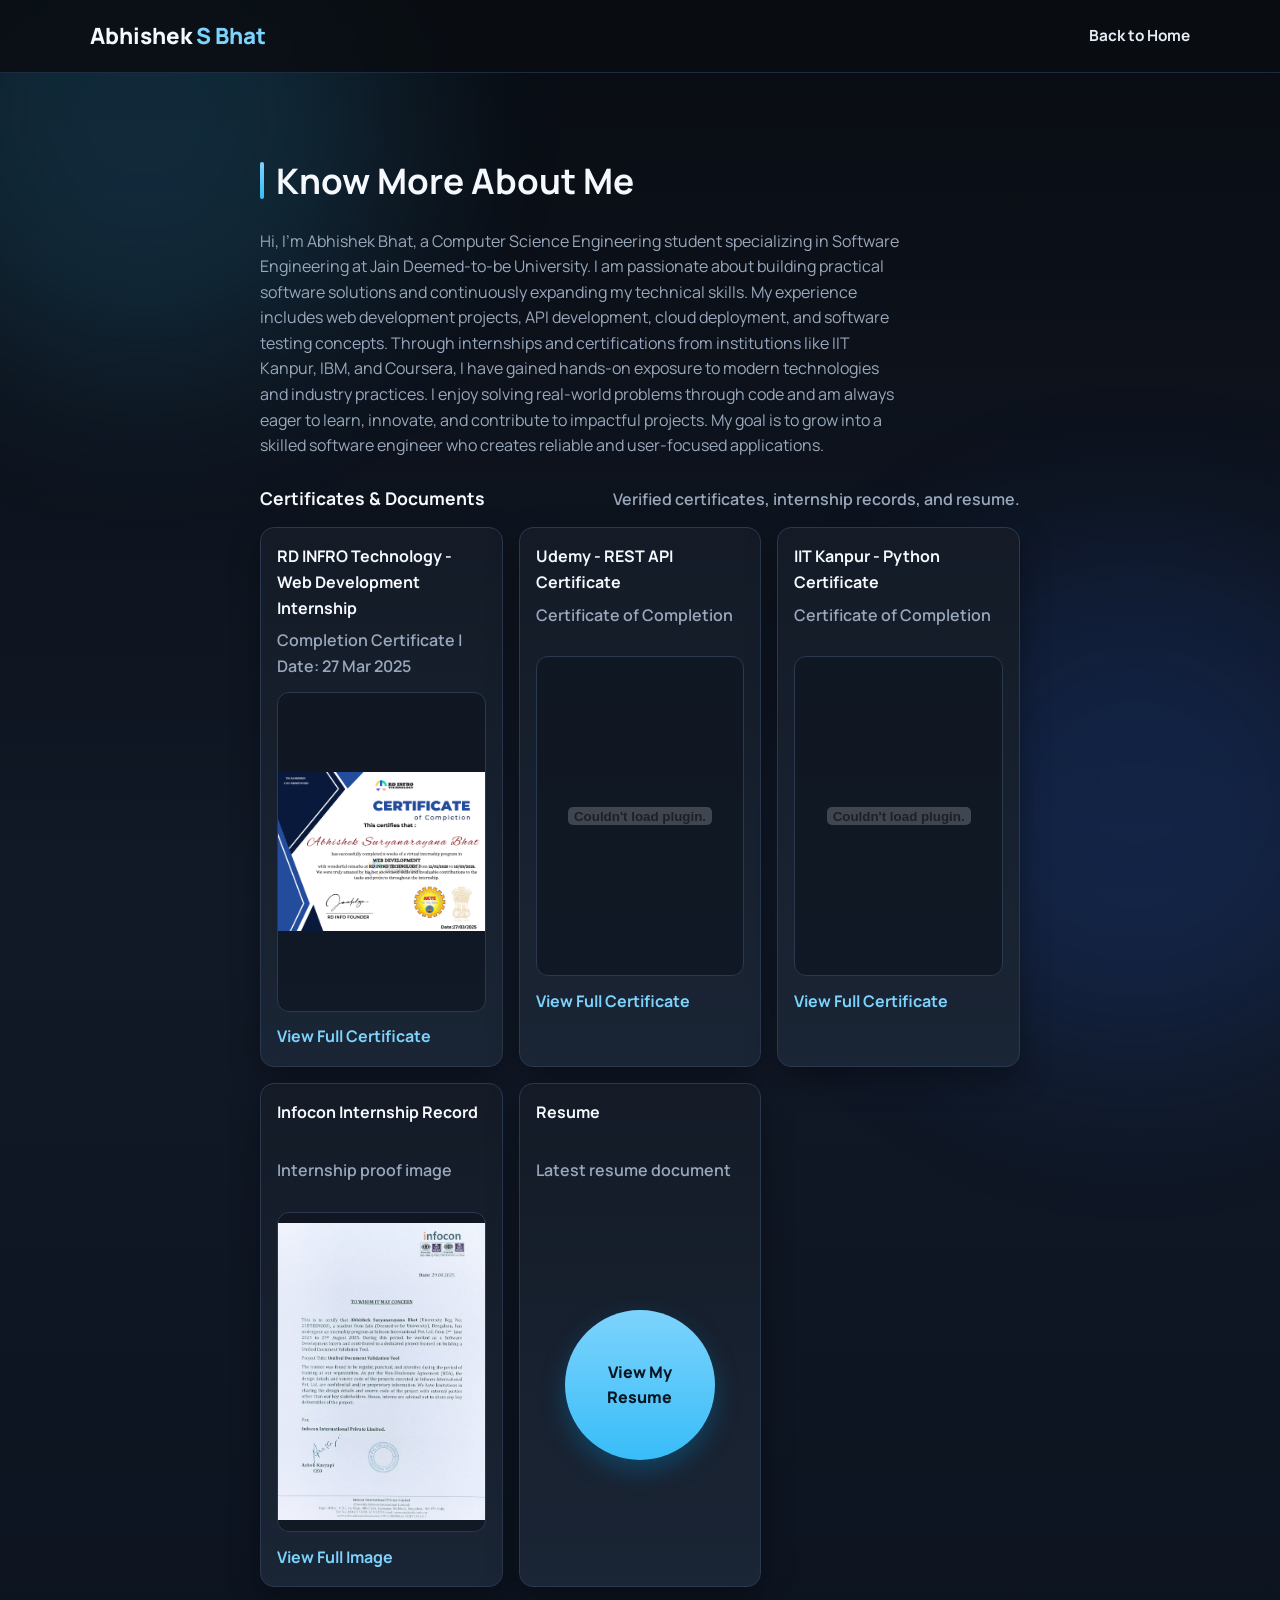
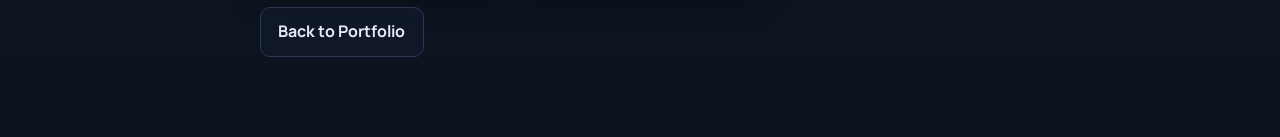
==== about.html @ cf03acec "Build and polish portfolio site with projects and about pages" ====
<!DOCTYPE html>
<html lang="en">
<head>
    <meta charset="UTF-8">
    <meta name="viewport" content="width=device-width, initial-scale=1.0">
    <meta name="description" content="Know more about Abhishek S Bhat.">
    <title>Know More About Me | Abhishek S Bhat</title>
    <link rel="preconnect" href="https://fonts.googleapis.com">
    <link rel="preconnect" href="https://fonts.gstatic.com" crossorigin>
    <link href="https://fonts.googleapis.com/css2?family=Manrope:wght@400;500;600;700;800&display=swap" rel="stylesheet">
    <link rel="stylesheet" href="style.css">
</head>
<body>
    <header class="site-header">
        <nav class="navbar container" aria-label="Primary">
            <a class="logo" href="index.html">Abhishek <span>S Bhat</span></a>
            <ul class="nav-links">
                <li><a href="index.html">Back to Home</a></li>
            </ul>
        </nav>
    </header>

    <main>
        <section class="section">
            <div class="container narrow">
                <h2>Know More About Me</h2>
                <p class="hero-description">
                    Hi, I'm Abhishek Bhat, a Computer Science Engineering student specializing in Software Engineering at Jain Deemed-to-be University.
                    I am passionate about building practical software solutions and continuously expanding my technical skills.
                    My experience includes web development projects, API development, cloud deployment, and software testing concepts.
                    Through internships and certifications from institutions like IIT Kanpur, IBM, and Coursera, I have gained hands-on exposure to modern technologies and industry practices.
                    I enjoy solving real-world problems through code and am always eager to learn, innovate, and contribute to impactful projects.
                    My goal is to grow into a skilled software engineer who creates reliable and user-focused applications.
                </p>

                <div class="cert-header-row">
                    <h3>Certificates & Documents</h3>
                    <p class="meta">Verified certificates, internship records, and resume.</p>
                </div>

                <div class="cert-grid">
                    <article class="cert-card">
                        <h4>RD INFRO Technology - Web Development Internship</h4>
                        <p class="meta">Completion Certificate | Date: 27 Mar 2025</p>
                        <img src="assets/images/Completion%20Certificate%20RD%20Infro%20Technology%20(Web%20Development).png" alt="RD INFRO Technology internship completion certificate" class="cert-preview">
                        <a href="assets/images/Completion%20Certificate%20RD%20Infro%20Technology%20(Web%20Development).png" class="text-link" target="_blank" rel="noopener">View Full Certificate</a>
                    </article>
                    <article class="cert-card">
                        <h4>Udemy - REST API Certificate</h4>
                        <p class="meta">Certificate of Completion</p>
                        <embed src="assets/images/REST%20API%20CETIFICATE%20UDEMY.pdf#toolbar=0&navpanes=0&scrollbar=0&view=FitH" type="application/pdf" class="cert-preview" title="Udemy REST API certificate preview">
                        <a href="assets/images/REST%20API%20CETIFICATE%20UDEMY.pdf" class="text-link" target="_blank" rel="noopener">View Full Certificate</a>
                    </article>
                    <article class="cert-card">
                        <h4>IIT Kanpur - Python Certificate</h4>
                        <p class="meta">Certificate of Completion</p>
                        <embed src="assets/images/Python%20Certificate%20from%20IIT%20kanpur.pdf#toolbar=0&navpanes=0&scrollbar=0&view=FitH" type="application/pdf" class="cert-preview" title="IIT Kanpur Python certificate preview">
                        <a href="assets/images/Python%20Certificate%20from%20IIT%20kanpur.pdf" class="text-link" target="_blank" rel="noopener">View Full Certificate</a>
                    </article>
                    <article class="cert-card">
                        <h4>Infocon Internship Record</h4>
                        <p class="meta">Internship proof image</p>
                        <img src="assets/images/Infocon_Internship_Pic.jpg" alt="Infocon internship record" class="cert-preview">
                        <a href="assets/images/Infocon_Internship_Pic.jpg" class="text-link" target="_blank" rel="noopener">View Full Image</a>
                    </article>
                    <article class="cert-card">
                        <h4>Resume</h4>
                        <p class="meta">Latest resume document</p>
                        <a href="assets/Resume%20(6).pdf" class="resume-pill" target="_blank" rel="noopener">View My Resume</a>
                    </article>
                </div>

                <div class="buttons" style="margin-top:1.2rem;">
                    <a href="index.html" class="btn btn-outline">Back to Portfolio</a>
                </div>
            </div>
        </section>
    </main>
</body>
</html>
---- style.css ----
:root {
    --bg: #0a0d12;
    --bg-soft: #131923;
    --surface: #141b27;
    --surface-2: #1a2535;
    --text: #e6edf6;
    --muted: #99a8bc;
    --accent: #7dd3fc;
    --accent-strong: #38bdf8;
    --heading: #f5f8fc;
    --border: #2a3950;
    --shadow: 0 12px 30px rgba(0, 0, 0, 0.34);
    --radius: 14px;
}

* {
    margin: 0;
    padding: 0;
    box-sizing: border-box;
}

html {
    scroll-behavior: smooth;
}

body {
    font-family: "Manrope", sans-serif;
    color: var(--text);
    background: linear-gradient(180deg, #090c12 0%, #111927 52%, #0c131f 100%);
    line-height: 1.6;
    overflow-x: hidden;
}

body::before,
body::after {
    content: "";
    position: fixed;
    width: 32rem;
    height: 32rem;
    border-radius: 50%;
    filter: blur(95px);
    opacity: 0.16;
    z-index: -1;
    animation: floatGlow 9s ease-in-out infinite;
}

body::before {
    top: -9rem;
    left: -7rem;
    background: #38bdf8;
}

body::after {
    bottom: -10rem;
    right: -7rem;
    background: #2563eb;
    animation-delay: -4s;
}

@keyframes floatGlow {
    0%,
    100% {
        transform: translateY(0) translateX(0) scale(1);
    }
    50% {
        transform: translateY(-16px) translateX(8px) scale(1.04);
    }
}

img {
    max-width: 100%;
    display: block;
}

.container {
    width: min(1100px, 92%);
    margin: 0 auto;
}

.narrow {
    width: min(760px, 92%);
}

.section {
    padding: 5rem 0;
    border-top: 1px solid rgba(39, 57, 87, 0.35);
}

.section:first-of-type {
    border-top: 0;
}

.site-header {
    position: sticky;
    top: 0;
    z-index: 20;
    backdrop-filter: blur(10px);
    background-color: rgba(10, 13, 18, 0.86);
    border-bottom: 1px solid rgba(39, 57, 87, 0.7);
}

.navbar {
    min-height: 72px;
    display: flex;
    align-items: center;
    justify-content: space-between;
}

.logo {
    text-decoration: none;
    font-size: 1.4rem;
    font-weight: 800;
    color: var(--heading);
}

.logo span {
    color: var(--accent);
}

.nav-links {
    display: flex;
    list-style: none;
    gap: 1.2rem;
}

.nav-links a {
    text-decoration: none;
    color: var(--text);
    font-weight: 700;
    font-size: 0.96rem;
    transition: color 0.2s ease;
}

.nav-links a:hover,
.nav-links a.active {
    color: var(--accent);
}

.menu-toggle {
    display: none;
    border: 0;
    background: transparent;
    cursor: pointer;
}

.menu-toggle span {
    display: block;
    width: 24px;
    height: 2px;
    margin: 5px 0;
    background: var(--text);
}

.hero {
    padding-top: 2rem;
    padding-bottom: 2rem;
}

.hero-grid {
    display: grid;
    grid-template-columns: 1.2fr 0.8fr;
    gap: 2rem;
    align-items: start;
}

.eyebrow {
    text-transform: uppercase;
    letter-spacing: 0.13em;
    color: var(--accent);
    font-weight: 800;
    font-size: 0.78rem;
}

h1 {
    margin-top: 0.8rem;
    font-size: clamp(2.1rem, 5vw, 3.45rem);
    line-height: 1.12;
    color: var(--heading);
}

h2 {
    font-size: clamp(1.7rem, 3vw, 2.2rem);
    margin-bottom: 1.2rem;
    color: var(--heading);
    position: relative;
    padding-left: 1rem;
}

h2::before {
    content: "";
    position: absolute;
    left: 0;
    top: 0.25em;
    width: 4px;
    height: 1.05em;
    border-radius: 999px;
    background: linear-gradient(180deg, var(--accent) 0%, var(--accent-strong) 100%);
}

h3 {
    font-size: 1.1rem;
    color: var(--heading);
}

.hero-description {
    margin-top: 1rem;
    max-width: 64ch;
    color: var(--muted);
}

.highlights {
    margin-top: 1rem;
    padding-left: 1.2rem;
    color: var(--muted);
}

.highlights li + li {
    margin-top: 0.42rem;
}

.buttons {
    margin-top: 1.6rem;
    display: flex;
    flex-wrap: wrap;
    gap: 0.72rem;
}

.btn {
    text-decoration: none;
    padding: 0.72rem 1.08rem;
    border-radius: 10px;
    font-weight: 700;
    border: 1px solid transparent;
    transition: 0.2s ease;
}

.btn-primary {
    background: var(--accent);
    color: #071623;
}

.btn-primary:hover {
    background: var(--accent-strong);
}

.btn-outline {
    border-color: var(--border);
    color: var(--text);
    background: rgba(17, 26, 45, 0.75);
}

.btn-outline:hover {
    border-color: var(--accent);
    color: var(--accent);
}

.hero-aside {
    display: grid;
    gap: 1rem;
}

.hero-image {
    width: min(320px, 92%);
    aspect-ratio: 1 / 1;
    object-fit: cover;
    border-radius: 18px;
    border: 1px solid var(--border);
    box-shadow: var(--shadow);
    animation: gentleBounce 4s ease-in-out infinite;
}

@keyframes gentleBounce {
    0%,
    100% {
        transform: translateY(0px);
    }
    50% {
        transform: translateY(-8px);
    }
}

.quick-info,
.timeline-item,
.card,
.skill-block {
    background: linear-gradient(180deg, var(--surface) 0%, var(--surface-2) 100%);
    border: 1px solid var(--border);
    border-radius: var(--radius);
    box-shadow: var(--shadow);
}

.quick-info {
    padding: 1rem;
}

.quick-info p + p {
    margin-top: 0.4rem;
}

.timeline {
    display: grid;
    gap: 1rem;
}

.timeline-item {
    padding: 1.2rem;
}

.timeline-head {
    display: flex;
    justify-content: space-between;
    gap: 1rem;
    flex-wrap: wrap;
    margin-bottom: 0.7rem;
}

.meta {
    color: var(--muted);
    font-weight: 600;
}

.timeline-item ul {
    padding-left: 1.1rem;
    color: var(--muted);
}

.timeline-item li + li {
    margin-top: 0.45rem;
}

.card-grid {
    display: grid;
    grid-template-columns: repeat(auto-fit, minmax(230px, 1fr));
    gap: 1rem;
}

.card {
    padding: 1.2rem;
    transition: transform 0.24s ease, border-color 0.24s ease;
}

.card:hover {
    transform: translateY(-6px);
    border-color: #3f556f;
}

.card p {
    color: var(--muted);
    margin-top: 0.45rem;
}

.stack {
    font-size: 0.95rem;
    font-weight: 600;
}

.text-link {
    display: inline-block;
    margin-top: 0.7rem;
    color: var(--accent);
    text-decoration: none;
    font-weight: 700;
}

.text-link:hover {
    text-decoration: underline;
}

.skills-layout {
    display: grid;
    grid-template-columns: repeat(4, minmax(0, 1fr));
    gap: 1rem;
}

.skills-layout .skill-block:nth-child(5) {
    grid-column: 2;
}

.skills-layout .skill-block:nth-child(6) {
    grid-column: 3;
}

.skill-block {
    padding: 1.1rem;
}

.skill-block h3 {
    margin-bottom: 0.8rem;
}

.skill-tags {
    list-style: none;
    display: flex;
    flex-wrap: wrap;
    gap: 0.55rem;
}

.skill-tags li {
    border: 1px solid var(--border);
    background: rgba(12, 18, 28, 0.7);
    color: var(--text);
    border-radius: 50%;
    width: 92px;
    height: 92px;
    display: grid;
    place-items: center;
    text-align: center;
    padding: 0.5rem;
    font-size: 0.8rem;
    line-height: 1.2;
    font-weight: 600;
    letter-spacing: 0.01em;
    transition: transform 0.2s ease, border-color 0.2s ease;
}

.skill-tags li:hover {
    transform: translateY(-4px);
    border-color: var(--accent);
}

.edu-item + .edu-item {
    margin-top: 1rem;
}

.contact-links {
    margin-top: 1rem;
    display: grid;
    gap: 0.5rem;
}

.site-footer {
    border-top: 1px solid var(--border);
    text-align: center;
    padding: 1.2rem 0;
    color: var(--muted);
}

.reveal {
    opacity: 0;
    transform: translateY(24px) scale(0.98);
    transition: opacity 0.7s ease, transform 0.7s ease;
}

.reveal.in-view {
    opacity: 1;
    transform: translateY(0) scale(1);
}

@media (max-width: 900px) {
    .hero-grid {
        grid-template-columns: 1fr;
    }

    .hero-aside {
        order: -1;
    }

    .hero-image {
        width: min(280px, 100%);
    }

    .skills-layout {
        grid-template-columns: repeat(2, minmax(0, 1fr));
    }

    .skills-layout .skill-block:nth-child(5),
    .skills-layout .skill-block:nth-child(6) {
        grid-column: auto;
    }
}

@media (max-width: 760px) {
    h2 {
        padding-left: 0.8rem;
    }

    .menu-toggle {
        display: inline-block;
    }

    .nav-links {
        position: absolute;
        top: 72px;
        right: 4%;
        width: min(260px, 92vw);
        display: none;
        flex-direction: column;
        background: var(--surface);
        border: 1px solid var(--border);
        border-radius: 12px;
        padding: 1rem;
        box-shadow: var(--shadow);
    }

    .nav-links.open {
        display: flex;
    }
}

.cert-header-row {
    margin-top: 1.6rem;
    display: flex;
    align-items: baseline;
    justify-content: space-between;
    gap: 0.8rem;
    flex-wrap: wrap;
}

.cert-grid {
    margin-top: 0.9rem;
    display: grid;
    grid-template-columns: repeat(auto-fit, minmax(220px, 1fr));
    gap: 1rem;
}

.cert-card {
    background: linear-gradient(180deg, var(--surface) 0%, var(--surface-2) 100%);
    border: 1px solid var(--border);
    border-radius: var(--radius);
    box-shadow: var(--shadow);
    padding: 1rem;
    display: flex;
    flex-direction: column;
}

.cert-card h4 {
    color: var(--heading);
    font-size: 1rem;
    min-height: 3.2em;
}

.cert-card .meta {
    margin-top: 0.45rem;
    min-height: 2.6em;
}

.cert-cta {
    margin-top: 0.9rem;
}

.cert-description {
    margin-top: 0.9rem;
    max-width: 70ch;
}

.cert-image,
.cert-preview {
    width: 100%;
    height: 320px;
    object-fit: contain;
    background: rgba(13, 20, 32, 0.7);
    border: 1px solid var(--border);
    border-radius: 12px;
    margin-top: 0.75rem;
}

.cert-card .text-link {
    margin-top: 0.8rem;
}

.cert-preview-placeholder {
    display: grid;
    place-items: center;
    text-align: center;
    color: var(--muted);
    font-weight: 700;
    padding: 1rem;
}

.resume-pill {
    margin: auto;
    align-self: center;
    text-decoration: none;
    width: 150px;
    height: 150px;
    border-radius: 50%;
    display: grid;
    place-items: center;
    text-align: center;
    padding: 1rem;
    font-weight: 800;
    color: #071623;
    background: linear-gradient(180deg, var(--accent) 0%, var(--accent-strong) 100%);
    box-shadow: 0 10px 24px rgba(2, 132, 199, 0.35);
    transition: transform 0.2s ease, filter 0.2s ease;
}

.resume-pill:hover {
    transform: translateY(-4px);
    filter: brightness(1.03);
}
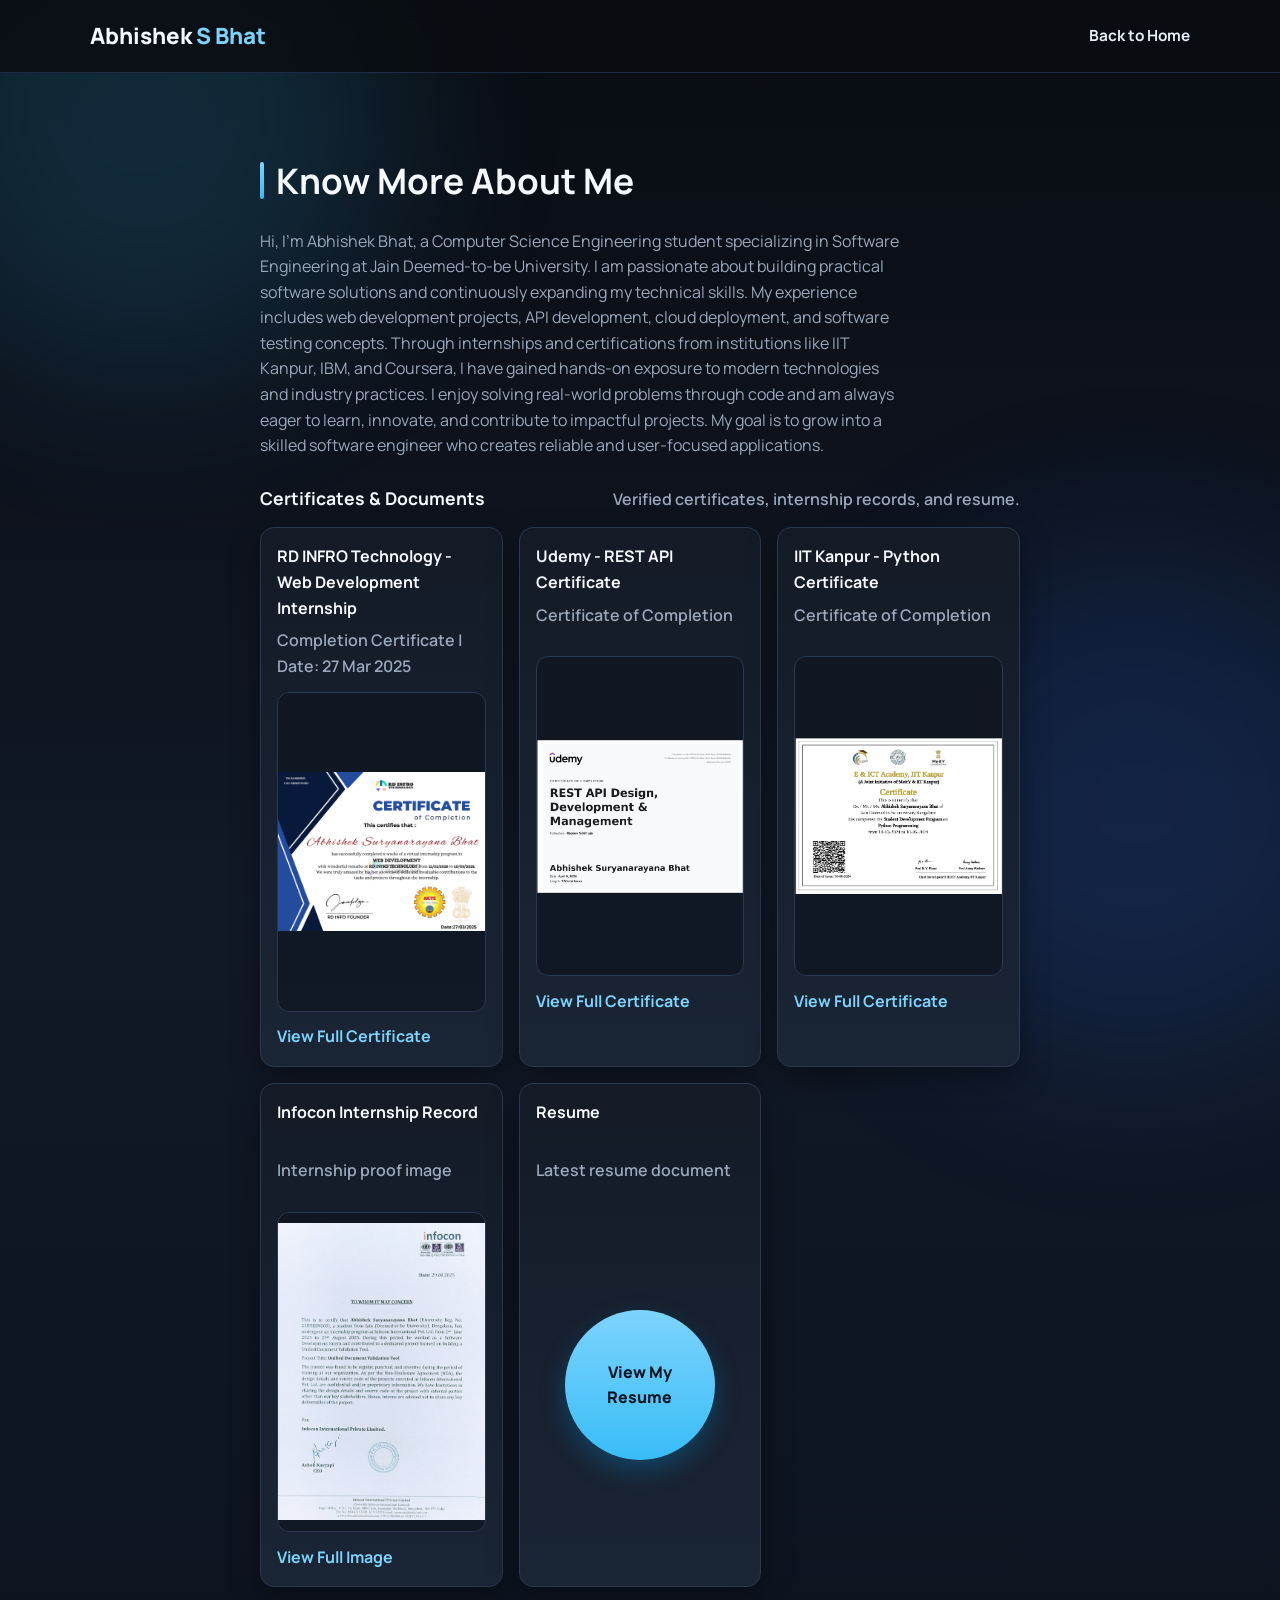
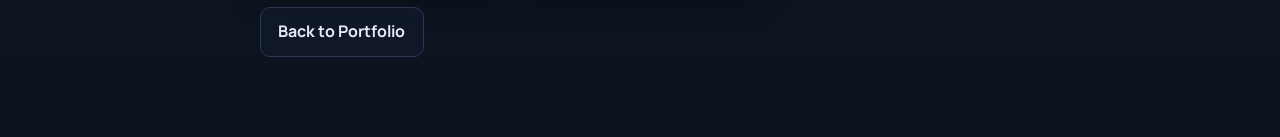
==== commit e926203a: "Update certificate previews to image format" ====
--- a/about.html
+++ b/about.html
@@ -48,14 +48,14 @@
                     <article class="cert-card">
                         <h4>Udemy - REST API Certificate</h4>
                         <p class="meta">Certificate of Completion</p>
-                        <embed src="assets/images/REST%20API%20CETIFICATE%20UDEMY.pdf#toolbar=0&navpanes=0&scrollbar=0&view=FitH" type="application/pdf" class="cert-preview" title="Udemy REST API certificate preview">
-                        <a href="assets/images/REST%20API%20CETIFICATE%20UDEMY.pdf" class="text-link" target="_blank" rel="noopener">View Full Certificate</a>
+                        <img src="assets/images/REST%20API.jpeg" alt="Udemy REST API certificate preview" class="cert-preview">
+                        <a href="assets/images/REST%20API.jpeg" class="text-link" target="_blank" rel="noopener">View Full Certificate</a>
                     </article>
                     <article class="cert-card">
                         <h4>IIT Kanpur - Python Certificate</h4>
                         <p class="meta">Certificate of Completion</p>
-                        <embed src="assets/images/Python%20Certificate%20from%20IIT%20kanpur.pdf#toolbar=0&navpanes=0&scrollbar=0&view=FitH" type="application/pdf" class="cert-preview" title="IIT Kanpur Python certificate preview">
-                        <a href="assets/images/Python%20Certificate%20from%20IIT%20kanpur.pdf" class="text-link" target="_blank" rel="noopener">View Full Certificate</a>
+                        <img src="assets/images/Python.png" alt="IIT Kanpur Python certificate preview" class="cert-preview">
+                        <a href="assets/images/Python.png" class="text-link" target="_blank" rel="noopener">View Full Certificate</a>
                     </article>
                     <article class="cert-card">
                         <h4>Infocon Internship Record</h4>
